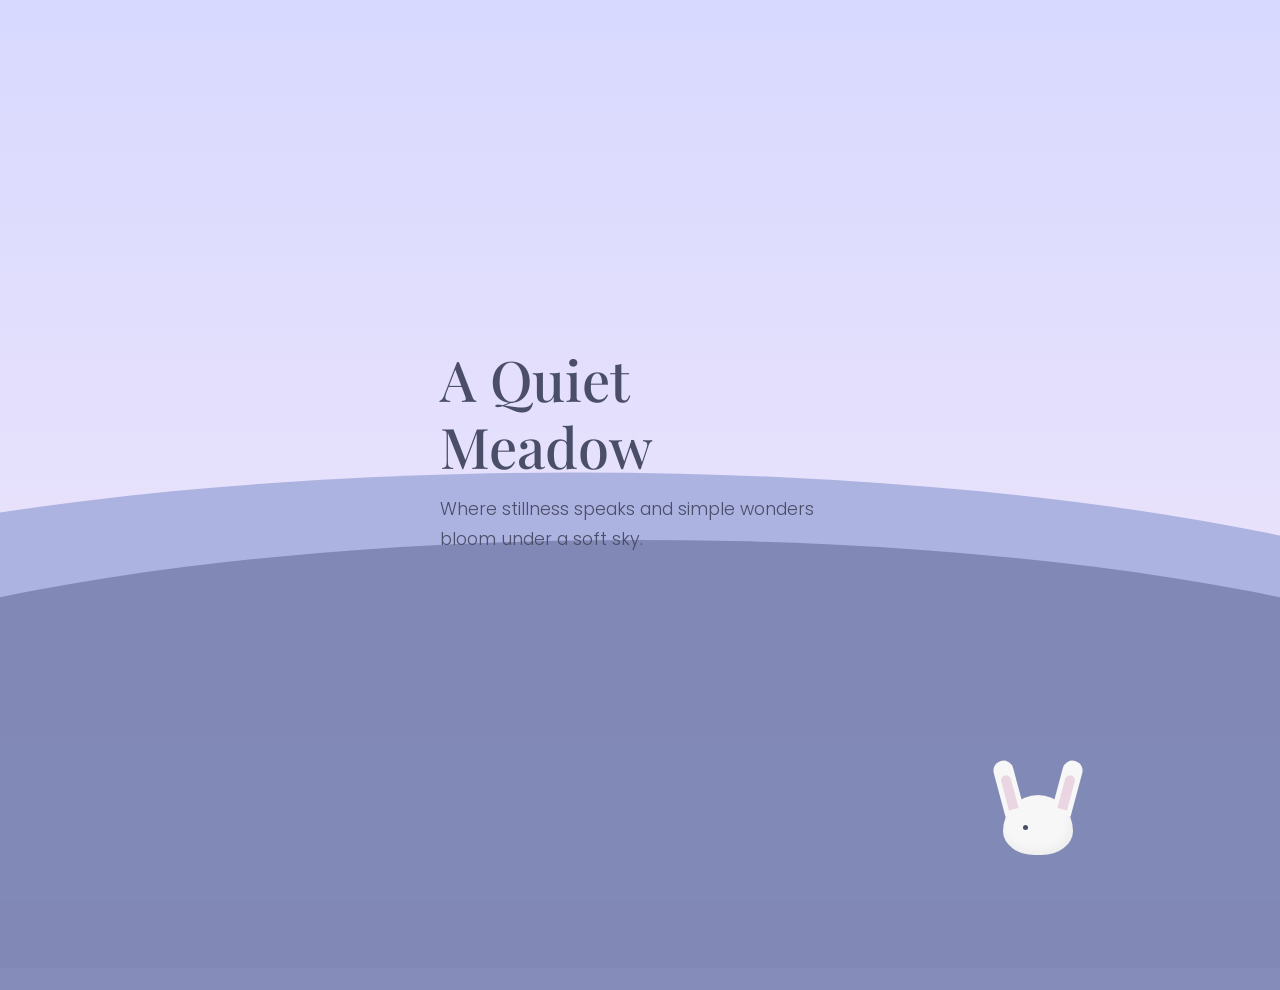
==== app/BunnyPage/index.html @ c7347b74 "Initialize BunnyPage project with Go web server and Docker setup" ====
<!DOCTYPE html>
<html lang="en">
<head>
    <meta charset="UTF-8">
    <meta name="viewport" content="width=device-width, initial-scale=1.0">
    <title>A Quiet Meadow</title>
    <style>
        /* --- Core Styles & Typography --- */
        @import url('https://fonts.googleapis.com/css2?family=Playfair+Display:wght@400;500&family=Poppins:wght@200;300&display=swap');

        :root {
            --sky-top: #d8d9ff;
            --sky-bottom: #f2e7f9;
            --hill-color: #7d84b2;
            --bunny-color: #f7f7f7;
            --inner-ear-color: #ead6e2;
            --text-color: #4a4e69;
            --heading-font: 'Playfair Display', serif;
            --body-font: 'Poppins', sans-serif;
        }

        html, body {
            height: 100%;
            margin: 0;
            padding: 0;
            overflow: hidden;
        }

        body {
            background: linear-gradient(to bottom, var(--sky-top), var(--sky-bottom));
            font-family: var(--body-font);
            color: var(--text-color);
            display: flex;
            align-items: center;
            justify-content: center;
        }

        /* --- Content & Layout --- */
        .content-container {
            text-align: left;
            max-width: 400px;
            padding: 2rem;
            z-index: 10;
            position: relative;
        }

        h1 {
            font-family: var(--heading-font);
            font-size: clamp(2.5rem, 6vw, 3.5rem);
            font-weight: 500;
            margin: 0 0 1rem 0;
            line-height: 1.2;
        }

        p {
            font-size: clamp(1rem, 2.5vw, 1.1rem);
            line-height: 1.7;
            margin: 0;
            font-weight: 300;
        }

        /* --- Scene Elements --- */
        .scene {
            position: absolute;
            bottom: 0;
            left: 0;
            width: 100%;
            height: 50%;
            z-index: 1;
        }

        .hill {
            position: absolute;
            bottom: 0;
            width: 150%;
            height: 100%;
            background: var(--hill-color);
            border-radius: 50% 50% 0 0;
            opacity: 0.8;
        }

        .hill-1 {
            left: -30%;
            bottom: -10%;
            transform: scale(1.1);
            background: #9fa8da; /* Lighter hill in front */
        }
        
        .hill-2 {
            right: -25%;
            bottom: -20%;
            opacity: 0.9;
        }

        /* --- CSS Bunny Art --- */
        .bunny {
            position: absolute;
            bottom: 5vh;
            right: 15vw;
            width: 100px;
            height: 100px;
            z-index: 5;
            animation: peekaboo 10s ease-in-out infinite;
        }

        .bunny .head {
            position: absolute;
            bottom: 0;
            left: 50%;
            transform: translateX(-50%);
            width: 70px;
            height: 60px;
            background: var(--bunny-color);
            border-radius: 50% 50% 45% 45% / 60% 60% 40% 40%;
            box-shadow: inset -3px -5px 10px rgba(0,0,0,0.04);
        }

        .bunny .ear {
            position: absolute;
            bottom: 40px;
            width: 20px;
            height: 55px;
            background: var(--bunny-color);
            border-radius: 10px 10px 0 0;
        }
        
        .bunny .ear::after {
            content: '';
            position: absolute;
            bottom: 5px;
            left: 50%;
            transform: translateX(-50%);
            width: 10px;
            height: 35px;
            background: var(--inner-ear-color);
            border-radius: 5px 5px 0 0;
        }

        .bunny .ear--left {
            left: 10px;
            transform: rotate(-15deg);
        }

        .bunny .ear--right {
            right: 10px;
            transform: rotate(15deg);
            animation: earTwitch 10s ease-in-out infinite;
            animation-delay: -5s; /* Stagger animations */
        }

        .bunny .eye {
            position: absolute;
            top: 30px;
            width: 5px;
            height: 5px;
            background: var(--text-color);
            border-radius: 50%;
        }

        .bunny .eye--left {
            left: 20px;
        }

        /* --- Animations --- */
        @keyframes peekaboo {
            0%, 100% {
                transform: translateY(20px);
            }
            50% {
                transform: translateY(0);
            }
            70%, 90% {
                 transform: translateY(20px);
            }
            80% {
                transform: translateY(-5px);
            }
        }

        @keyframes earTwitch {
            0%, 40%, 60%, 100% { transform: rotate(15deg); }
            50% { transform: rotate(5deg); }
        }

    </style>
</head>
<body>

    <div class="content-container">
        <h1>A Quiet Meadow</h1>
        <p>Where stillness speaks and simple wonders bloom under a soft sky.</p>
    </div>

    <div class="scene">
        <div class="bunny">
            <div class="head">
                <div class="eye eye--left"></div>
            </div>
            <div class="ear ear--left"></div>
            <div class="ear ear--right"></div>
        </div>
        <div class="hill hill-1"></div>
        <div class="hill hill-2"></div>
    </div>

</body>
</html>
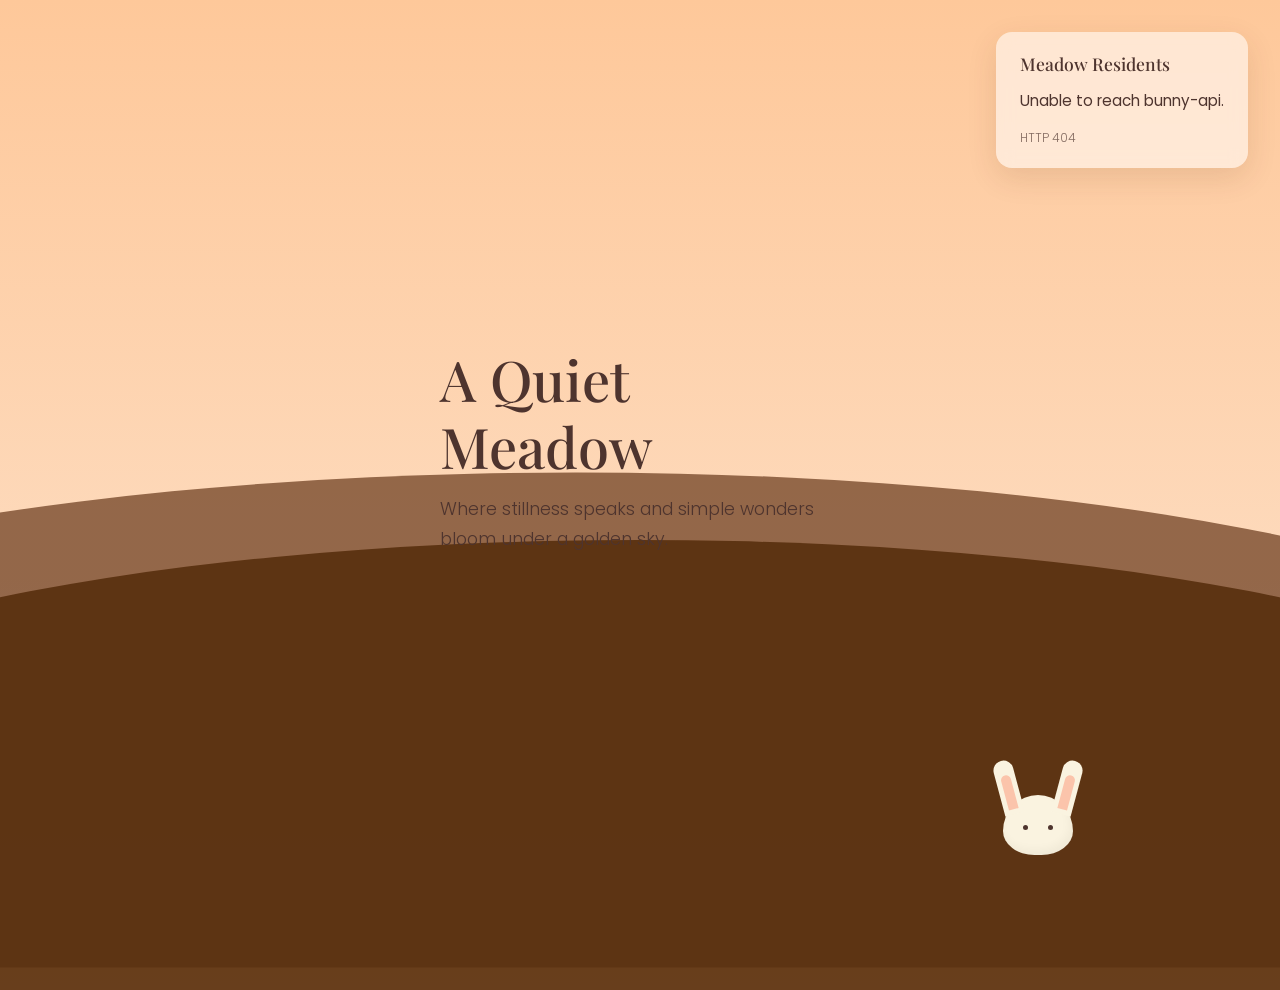
==== commit 697edfd5: "Serve BunnyPage statically, add /api client and multi-stage build" ====
--- a/app/BunnyPage/index.html
+++ b/app/BunnyPage/index.html
@@ -9,12 +9,13 @@
         @import url('https://fonts.googleapis.com/css2?family=Playfair+Display:wght@400;500&family=Poppins:wght@200;300&display=swap');
 
         :root {
-            --sky-top: #d8d9ff;
-            --sky-bottom: #f2e7f9;
-            --hill-color: #7d84b2;
-            --bunny-color: #f7f7f7;
-            --inner-ear-color: #ead6e2;
-            --text-color: #4a4e69;
+            /* --- Golden Hour Sunset Palette --- */
+            --sky-top: #fec89a;         /* Soft Apricot */
+            --sky-bottom: #fde4cf;      /* Peach Puff */
+            --hill-color: #582f0e;      /* Warm Umber */
+            --bunny-color: #faf3e0;     /* Linen White */
+            --inner-ear-color: #fbc4ab; /* Light Salmon */
+            --text-color: #4e342e;      /* Dark Brown */
             --heading-font: 'Playfair Display', serif;
             --body-font: 'Poppins', sans-serif;
         }
@@ -83,7 +84,7 @@
             left: -30%;
             bottom: -10%;
             transform: scale(1.1);
-            background: #9fa8da; /* Lighter hill in front */
+            background: #7a4b2e; /* Lighter hill in front */
         }
         
         .hill-2 {
@@ -160,6 +161,11 @@
         .bunny .eye--left {
             left: 20px;
         }
+        
+        .bunny .eye--right {
+            right: 20px;
+        }
+
 
         /* --- Animations --- */
         @keyframes peekaboo {
@@ -170,7 +176,7 @@
                 transform: translateY(0);
             }
             70%, 90% {
-                 transform: translateY(20px);
+                transform: translateY(20px);
             }
             80% {
                 transform: translateY(-5px);
@@ -182,19 +188,61 @@
             50% { transform: rotate(5deg); }
         }
 
+        /* --- API Panel --- */
+        .api-panel {
+            position: absolute;
+            top: 2rem;
+            right: 2rem;
+            max-width: 280px;
+            padding: 1.25rem 1.5rem;
+            background: rgba(255, 255, 255, 0.55);
+            backdrop-filter: blur(8px);
+            border-radius: 16px;
+            box-shadow: 0 10px 30px rgba(88, 47, 14, 0.12);
+            z-index: 20;
+        }
+
+        .api-panel h2 {
+            font-family: var(--heading-font);
+            font-size: 1.1rem;
+            font-weight: 500;
+            margin: 0 0 0.75rem 0;
+        }
+
+        .api-panel ul {
+            list-style: none;
+            margin: 0;
+            padding: 0;
+            font-size: 0.95rem;
+            line-height: 1.9;
+        }
+
+        .api-panel #api-status {
+            margin: 0.75rem 0 0 0;
+            font-size: 0.75rem;
+            opacity: 0.7;
+        }
+
     </style>
 </head>
 <body>
 
     <div class="content-container">
         <h1>A Quiet Meadow</h1>
-        <p>Where stillness speaks and simple wonders bloom under a soft sky.</p>
+        <p>Where stillness speaks and simple wonders bloom under a golden sky.</p>
     </div>
+
+    <aside class="api-panel">
+        <h2>Meadow Residents</h2>
+        <ul id="bunny-list"><li>Loading…</li></ul>
+        <p id="api-status"></p>
+    </aside>
 
     <div class="scene">
         <div class="bunny">
             <div class="head">
                 <div class="eye eye--left"></div>
+                <div class="eye eye--right"></div>
             </div>
             <div class="ear ear--left"></div>
             <div class="ear ear--right"></div>
@@ -203,5 +251,35 @@
         <div class="hill hill-2"></div>
     </div>
 
+    <script>
+        const list = document.getElementById('bunny-list');
+        const status = document.getElementById('api-status');
+
+        fetch('/api/bunnies')
+            .then((res) => {
+                if (!res.ok) {
+                    throw new Error(`HTTP ${res.status}`);
+                }
+                return res.json();
+            })
+            .then((bunnies) => {
+                list.innerHTML = '';
+                if (!bunnies.length) {
+                    list.innerHTML = '<li>The meadow is empty.</li>';
+                    return;
+                }
+                for (const bunny of bunnies) {
+                    const item = document.createElement('li');
+                    item.textContent = `${bunny.name} · ${bunny.color}`;
+                    list.appendChild(item);
+                }
+                status.textContent = `${bunnies.length} resident(s) from bunny-api`;
+            })
+            .catch((err) => {
+                list.innerHTML = '<li>Unable to reach bunny-api.</li>';
+                status.textContent = err.message;
+            });
+    </script>
+
 </body>
 </html>
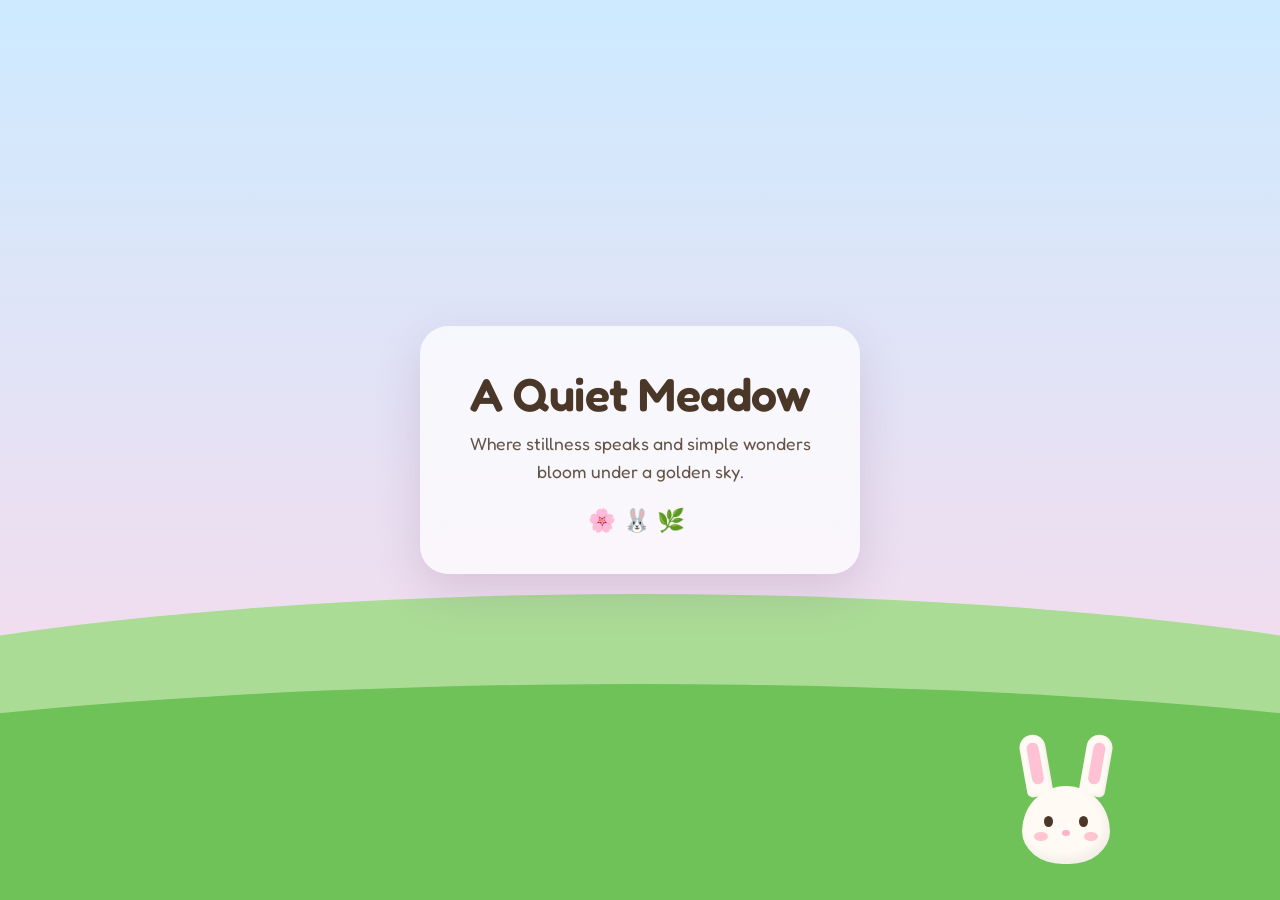
==== commit 511b76e5: "Simplify BunnyPage to a static cute page and drop API proxy" ====
--- a/app/BunnyPage/index.html
+++ b/app/BunnyPage/index.html
@@ -4,104 +4,188 @@
     <meta charset="UTF-8">
     <meta name="viewport" content="width=device-width, initial-scale=1.0">
     <title>A Quiet Meadow</title>
+    <link rel="icon" href="data:image/svg+xml,<svg xmlns='http://www.w3.org/2000/svg' viewBox='0 0 100 100'><text y='.9em' font-size='90'>🐰</text></svg>">
     <style>
-        /* --- Core Styles & Typography --- */
-        @import url('https://fonts.googleapis.com/css2?family=Playfair+Display:wght@400;500&family=Poppins:wght@200;300&display=swap');
+        @import url('https://fonts.googleapis.com/css2?family=Fredoka:wght@400;500;600&display=swap');
 
         :root {
-            /* --- Golden Hour Sunset Palette --- */
-            --sky-top: #fec89a;         /* Soft Apricot */
-            --sky-bottom: #fde4cf;      /* Peach Puff */
-            --hill-color: #582f0e;      /* Warm Umber */
-            --bunny-color: #faf3e0;     /* Linen White */
-            --inner-ear-color: #fbc4ab; /* Light Salmon */
-            --text-color: #4e342e;      /* Dark Brown */
-            --heading-font: 'Playfair Display', serif;
-            --body-font: 'Poppins', sans-serif;
-        }
+            --sky-top: #cdeaff;
+            --sky-bottom: #ffd8e8;
+            --hill-back: #9fdc86;
+            --hill-front: #6fc257;
+            --bunny: #fffaf3;
+            --inner-ear: #ffc2d4;
+            --blush: #ffb3c6;
+            --text: #4a3728;
+            --card: rgba(255, 255, 255, 0.72);
+        }
+
+        * { box-sizing: border-box; }
 
         html, body {
             height: 100%;
             margin: 0;
-            padding: 0;
             overflow: hidden;
         }
 
         body {
             background: linear-gradient(to bottom, var(--sky-top), var(--sky-bottom));
-            font-family: var(--body-font);
-            color: var(--text-color);
+            font-family: 'Fredoka', system-ui, sans-serif;
+            color: var(--text);
             display: flex;
             align-items: center;
             justify-content: center;
-        }
-
-        /* --- Content & Layout --- */
-        .content-container {
-            text-align: left;
-            max-width: 400px;
-            padding: 2rem;
+            text-align: center;
+        }
+
+        /* --- Floating clouds --- */
+        .cloud {
+            position: absolute;
+            background: #fff;
+            border-radius: 100px;
+            opacity: 0.85;
+            filter: blur(1px);
+            animation: drift linear infinite;
+        }
+        .cloud::before, .cloud::after {
+            content: '';
+            position: absolute;
+            background: #fff;
+            border-radius: 50%;
+        }
+        .cloud--1 { top: 14%; left: -30%; width: 120px; height: 40px; animation-duration: 38s; }
+        .cloud--2 { top: 30%; left: -30%; width: 90px; height: 32px; animation-duration: 52s; animation-delay: -12s; }
+        .cloud--3 { top: 8%; left: -30%; width: 150px; height: 46px; animation-duration: 64s; animation-delay: -30s; }
+
+        @keyframes drift {
+            from { transform: translateX(0); }
+            to   { transform: translateX(140vw); }
+        }
+
+        /* --- Content --- */
+        .card {
+            position: relative;
             z-index: 10;
-            position: relative;
+            background: var(--card);
+            backdrop-filter: blur(10px);
+            padding: 2.5rem 2.75rem;
+            border-radius: 28px;
+            box-shadow: 0 18px 45px rgba(120, 80, 120, 0.18);
+            max-width: 440px;
+            margin: 1.5rem;
+            animation: pop 0.8s cubic-bezier(.2,.9,.3,1.4) both;
+        }
+
+        @keyframes pop {
+            from { opacity: 0; transform: translateY(24px) scale(.94); }
+            to   { opacity: 1; transform: translateY(0) scale(1); }
         }
 
         h1 {
-            font-family: var(--heading-font);
-            font-size: clamp(2.5rem, 6vw, 3.5rem);
-            font-weight: 500;
-            margin: 0 0 1rem 0;
-            line-height: 1.2;
+            font-size: clamp(2rem, 7vw, 2.9rem);
+            font-weight: 600;
+            margin: 0 0 0.5rem;
+            letter-spacing: -0.5px;
         }
 
         p {
-            font-size: clamp(1rem, 2.5vw, 1.1rem);
-            line-height: 1.7;
+            font-size: clamp(1rem, 3vw, 1.1rem);
+            line-height: 1.6;
+            font-weight: 400;
             margin: 0;
-            font-weight: 300;
-        }
-
-        /* --- Scene Elements --- */
+            opacity: 0.85;
+        }
+
+        .hearts {
+            margin-top: 1.25rem;
+            font-size: 1.4rem;
+            letter-spacing: 0.4rem;
+        }
+        .hearts span {
+            display: inline-block;
+            animation: bob 1.8s ease-in-out infinite;
+        }
+        .hearts span:nth-child(2) { animation-delay: .3s; }
+        .hearts span:nth-child(3) { animation-delay: .6s; }
+
+        @keyframes bob {
+            0%, 100% { transform: translateY(0); }
+            50%      { transform: translateY(-6px); }
+        }
+
+        /* --- Meadow scene --- */
         .scene {
             position: absolute;
+            inset: 0;
+            overflow: hidden;
+            z-index: 1;
+            pointer-events: none;
+        }
+
+        .hill {
+            position: absolute;
             bottom: 0;
-            left: 0;
-            width: 100%;
-            height: 50%;
-            z-index: 1;
-        }
-
-        .hill {
-            position: absolute;
-            bottom: 0;
-            width: 150%;
-            height: 100%;
-            background: var(--hill-color);
             border-radius: 50% 50% 0 0;
-            opacity: 0.8;
-        }
-
-        .hill-1 {
+            background: var(--hill-back);
+        }
+        .hill--back {
+            width: 160%;
+            height: 42%;
             left: -30%;
+            bottom: -8%;
+            opacity: 0.85;
+        }
+        .hill--front {
+            width: 170%;
+            height: 34%;
+            right: -35%;
             bottom: -10%;
-            transform: scale(1.1);
-            background: #7a4b2e; /* Lighter hill in front */
-        }
-        
-        .hill-2 {
-            right: -25%;
-            bottom: -20%;
-            opacity: 0.9;
-        }
-
-        /* --- CSS Bunny Art --- */
+            background: var(--hill-front);
+        }
+
+        /* --- CSS bunny --- */
         .bunny {
             position: absolute;
-            bottom: 5vh;
-            right: 15vw;
-            width: 100px;
-            height: 100px;
+            bottom: 4vh;
+            right: 12vw;
+            width: 120px;
+            height: 130px;
             z-index: 5;
-            animation: peekaboo 10s ease-in-out infinite;
+            animation: hop 3.2s ease-in-out infinite;
+        }
+
+        @keyframes hop {
+            0%, 100% { transform: translateY(6px); }
+            50%      { transform: translateY(-4px); }
+        }
+
+        .bunny .ear {
+            position: absolute;
+            top: 0;
+            width: 26px;
+            height: 62px;
+            background: var(--bunny);
+            border-radius: 14px 14px 6px 6px;
+            box-shadow: inset -2px -2px 4px rgba(0,0,0,0.05);
+        }
+        .bunny .ear::after {
+            content: '';
+            position: absolute;
+            left: 50%;
+            top: 8px;
+            transform: translateX(-50%);
+            width: 12px;
+            height: 42px;
+            background: var(--inner-ear);
+            border-radius: 8px;
+        }
+        .bunny .ear--left  { left: 22px; transform: rotate(-10deg); transform-origin: bottom center; }
+        .bunny .ear--right { right: 22px; transform: rotate(10deg); transform-origin: bottom center; animation: twitch 3.2s ease-in-out infinite; }
+
+        @keyframes twitch {
+            0%, 70%, 100% { transform: rotate(10deg); }
+            78%           { transform: rotate(2deg); }
+            86%           { transform: rotate(12deg); }
         }
 
         .bunny .head {
@@ -109,177 +193,88 @@
             bottom: 0;
             left: 50%;
             transform: translateX(-50%);
-            width: 70px;
-            height: 60px;
-            background: var(--bunny-color);
-            border-radius: 50% 50% 45% 45% / 60% 60% 40% 40%;
-            box-shadow: inset -3px -5px 10px rgba(0,0,0,0.04);
-        }
-
-        .bunny .ear {
-            position: absolute;
-            bottom: 40px;
-            width: 20px;
-            height: 55px;
-            background: var(--bunny-color);
-            border-radius: 10px 10px 0 0;
-        }
-        
-        .bunny .ear::after {
-            content: '';
-            position: absolute;
-            bottom: 5px;
+            width: 88px;
+            height: 78px;
+            background: var(--bunny);
+            border-radius: 50% 50% 46% 46% / 58% 58% 42% 42%;
+            box-shadow: inset -4px -6px 10px rgba(0,0,0,0.05);
+        }
+
+        .bunny .eye {
+            position: absolute;
+            top: 30px;
+            width: 9px;
+            height: 11px;
+            background: var(--text);
+            border-radius: 50%;
+            animation: blink 4.5s infinite;
+        }
+        .bunny .eye--left  { left: 22px; }
+        .bunny .eye--right { right: 22px; }
+
+        @keyframes blink {
+            0%, 92%, 100% { transform: scaleY(1); }
+            95%           { transform: scaleY(0.1); }
+        }
+
+        .bunny .cheek {
+            position: absolute;
+            top: 46px;
+            width: 14px;
+            height: 9px;
+            background: var(--blush);
+            border-radius: 50%;
+            opacity: 0.75;
+        }
+        .bunny .cheek--left  { left: 12px; }
+        .bunny .cheek--right { right: 12px; }
+
+        .bunny .nose {
+            position: absolute;
+            top: 44px;
             left: 50%;
             transform: translateX(-50%);
-            width: 10px;
-            height: 35px;
-            background: var(--inner-ear-color);
-            border-radius: 5px 5px 0 0;
-        }
-
-        .bunny .ear--left {
-            left: 10px;
-            transform: rotate(-15deg);
-        }
-
-        .bunny .ear--right {
-            right: 10px;
-            transform: rotate(15deg);
-            animation: earTwitch 10s ease-in-out infinite;
-            animation-delay: -5s; /* Stagger animations */
-        }
-
-        .bunny .eye {
-            position: absolute;
-            top: 30px;
-            width: 5px;
-            height: 5px;
-            background: var(--text-color);
-            border-radius: 50%;
-        }
-
-        .bunny .eye--left {
-            left: 20px;
-        }
-        
-        .bunny .eye--right {
-            right: 20px;
-        }
-
-
-        /* --- Animations --- */
-        @keyframes peekaboo {
-            0%, 100% {
-                transform: translateY(20px);
-            }
-            50% {
-                transform: translateY(0);
-            }
-            70%, 90% {
-                transform: translateY(20px);
-            }
-            80% {
-                transform: translateY(-5px);
-            }
-        }
-
-        @keyframes earTwitch {
-            0%, 40%, 60%, 100% { transform: rotate(15deg); }
-            50% { transform: rotate(5deg); }
-        }
-
-        /* --- API Panel --- */
-        .api-panel {
-            position: absolute;
-            top: 2rem;
-            right: 2rem;
-            max-width: 280px;
-            padding: 1.25rem 1.5rem;
-            background: rgba(255, 255, 255, 0.55);
-            backdrop-filter: blur(8px);
-            border-radius: 16px;
-            box-shadow: 0 10px 30px rgba(88, 47, 14, 0.12);
-            z-index: 20;
-        }
-
-        .api-panel h2 {
-            font-family: var(--heading-font);
-            font-size: 1.1rem;
-            font-weight: 500;
-            margin: 0 0 0.75rem 0;
-        }
-
-        .api-panel ul {
-            list-style: none;
-            margin: 0;
-            padding: 0;
-            font-size: 0.95rem;
-            line-height: 1.9;
-        }
-
-        .api-panel #api-status {
-            margin: 0.75rem 0 0 0;
-            font-size: 0.75rem;
-            opacity: 0.7;
-        }
-
+            width: 8px;
+            height: 6px;
+            background: var(--blush);
+            border-radius: 50%;
+        }
+
+        @media (prefers-reduced-motion: reduce) {
+            *, *::before, *::after { animation: none !important; }
+        }
     </style>
 </head>
 <body>
 
-    <div class="content-container">
-        <h1>A Quiet Meadow</h1>
-        <p>Where stillness speaks and simple wonders bloom under a golden sky.</p>
-    </div>
-
-    <aside class="api-panel">
-        <h2>Meadow Residents</h2>
-        <ul id="bunny-list"><li>Loading…</li></ul>
-        <p id="api-status"></p>
-    </aside>
-
     <div class="scene">
+        <div class="cloud cloud--1"></div>
+        <div class="cloud cloud--2"></div>
+        <div class="cloud cloud--3"></div>
+
         <div class="bunny">
+            <div class="ear ear--left"></div>
+            <div class="ear ear--right"></div>
             <div class="head">
                 <div class="eye eye--left"></div>
                 <div class="eye eye--right"></div>
+                <div class="cheek cheek--left"></div>
+                <div class="cheek cheek--right"></div>
+                <div class="nose"></div>
             </div>
-            <div class="ear ear--left"></div>
-            <div class="ear ear--right"></div>
         </div>
-        <div class="hill hill-1"></div>
-        <div class="hill hill-2"></div>
+
+        <div class="hill hill--back"></div>
+        <div class="hill hill--front"></div>
     </div>
 
-    <script>
-        const list = document.getElementById('bunny-list');
-        const status = document.getElementById('api-status');
-
-        fetch('/api/bunnies')
-            .then((res) => {
-                if (!res.ok) {
-                    throw new Error(`HTTP ${res.status}`);
-                }
-                return res.json();
-            })
-            .then((bunnies) => {
-                list.innerHTML = '';
-                if (!bunnies.length) {
-                    list.innerHTML = '<li>The meadow is empty.</li>';
-                    return;
-                }
-                for (const bunny of bunnies) {
-                    const item = document.createElement('li');
-                    item.textContent = `${bunny.name} · ${bunny.color}`;
-                    list.appendChild(item);
-                }
-                status.textContent = `${bunnies.length} resident(s) from bunny-api`;
-            })
-            .catch((err) => {
-                list.innerHTML = '<li>Unable to reach bunny-api.</li>';
-                status.textContent = err.message;
-            });
-    </script>
+    <main class="card">
+        <h1>A Quiet Meadow</h1>
+        <p>Where stillness speaks and simple wonders bloom under a golden sky.</p>
+        <div class="hearts" aria-hidden="true">
+            <span>🌸</span><span>🐰</span><span>🌿</span>
+        </div>
+    </main>
 
 </body>
-</html>+</html>
